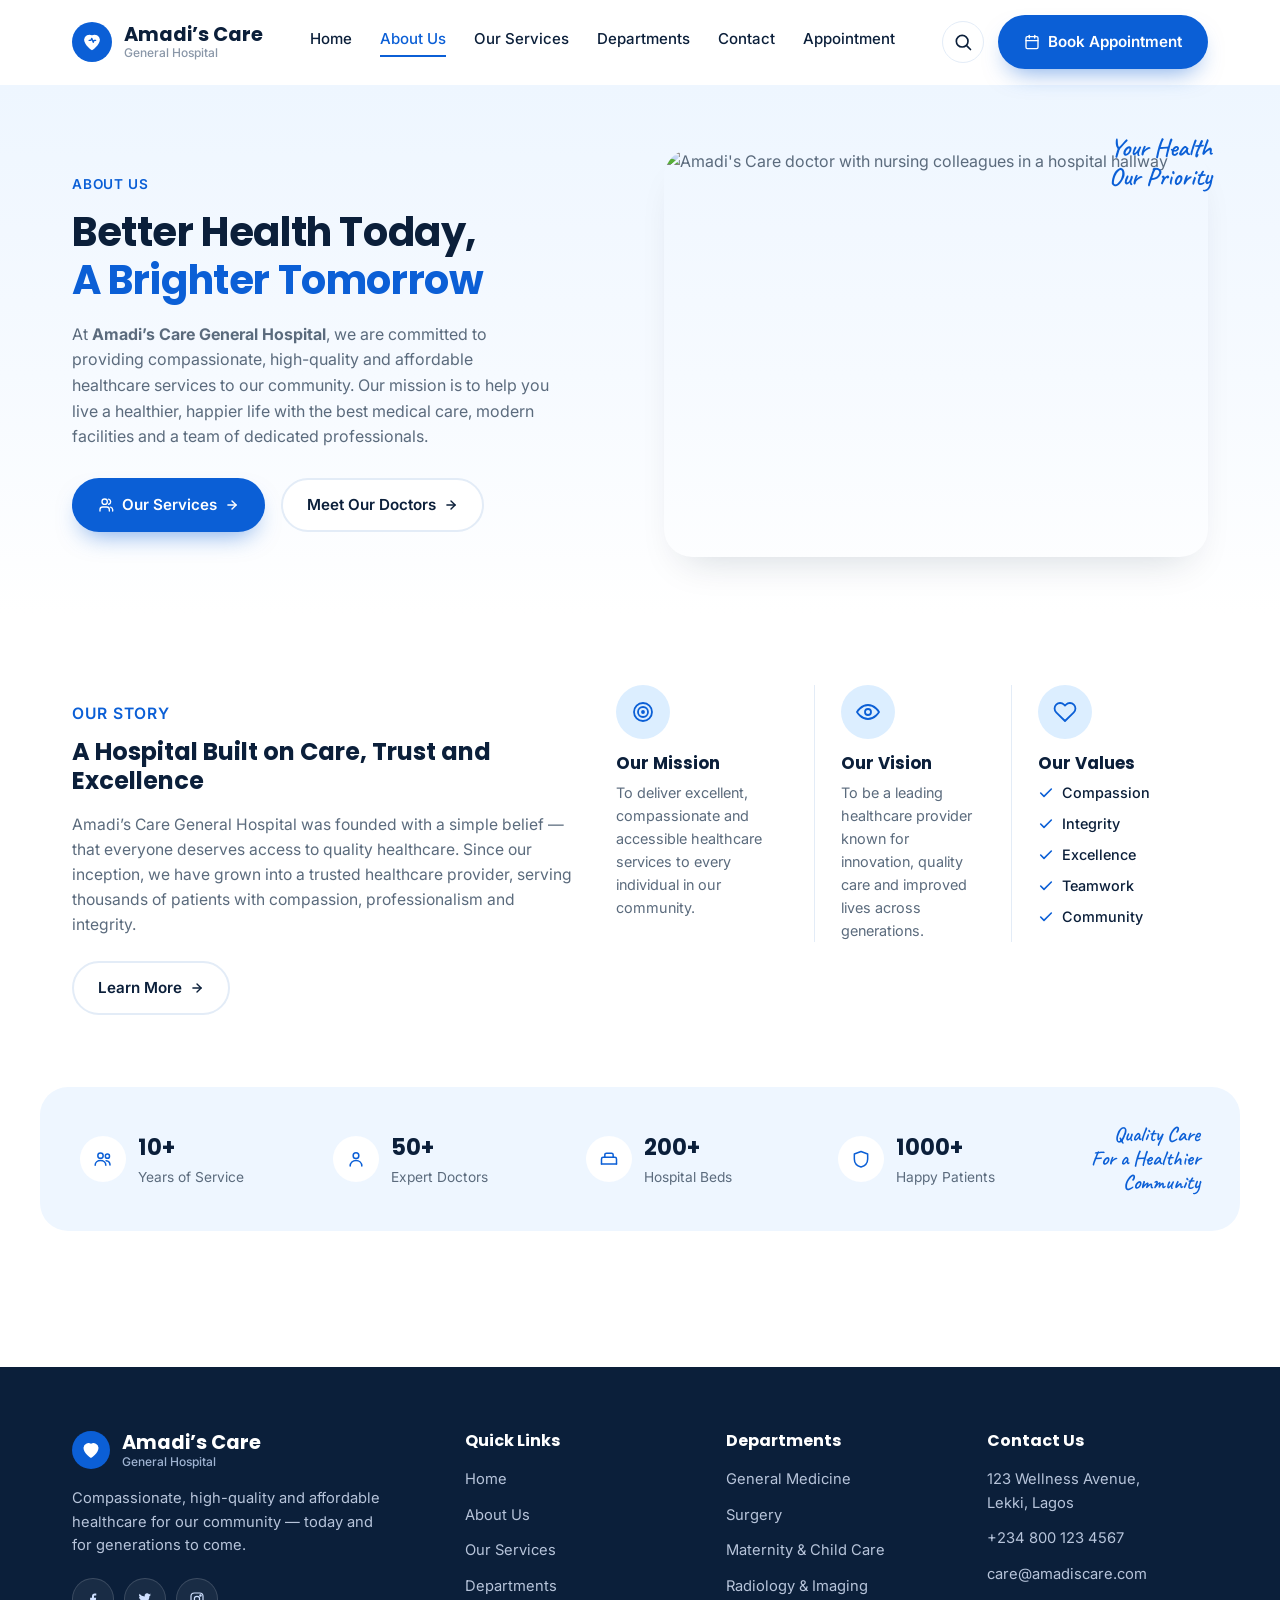
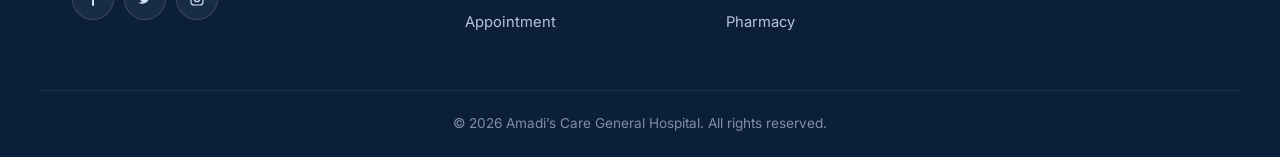
==== Assets/about.html @ eb39575b "Add Amadi's Care hospital website" ====
<!DOCTYPE html>
<html lang="en">
<head>
<meta charset="UTF-8" />
<meta name="viewport" content="width=device-width, initial-scale=1.0" />
<title>About Us | Amadi's Care General Hospital</title>
<meta name="description" content="Learn about Amadi's Care General Hospital's mission, vision and values — a hospital built on care, trust and excellence.">
<link rel="preconnect" href="https://fonts.googleapis.com">
<link rel="preconnect" href="https://fonts.gstatic.com" crossorigin>
<link href="https://fonts.googleapis.com/css2?family=Poppins:wght@500;600;700;800&family=Inter:wght@400;500;600&family=Caveat:wght@600&display=swap" rel="stylesheet">
<link rel="stylesheet" href="/css/styles.css">
</head>
<body>

<!-- ===== HEADER ===== -->
<header class="site-header">
  <div class="container header-inner">
    <a href="index.html" class="logo">
      <span class="logo-mark" aria-hidden="true">
        <svg viewBox="0 0 48 48" width="40" height="40">
          <circle cx="24" cy="24" r="24" fill="var(--blue)"/>
          <path d="M24 34s-9.5-6.1-9.5-13A6.5 6.5 0 0 1 24 16a6.5 6.5 0 0 1 9.5 5c0 6.9-9.5 13-9.5 13z" fill="#fff"/>
          <path d="M20.5 22h2.2l1-2.4 1.8 4.8 1-2.4h1.9" stroke="var(--blue)" stroke-width="1.6" fill="none" stroke-linecap="round" stroke-linejoin="round"/>
        </svg>
      </span>
      <span class="logo-text">
        <span class="logo-title">Amadi&rsquo;s Care</span>
        <span class="logo-subtitle">General Hospital</span>
      </span>
    </a>

    <nav class="main-nav" id="main-nav">
      <a href="index.html">Home</a>
      <a href="about.html" class="active">About Us</a>
      <a href="services.html">Our Services</a>
      <a href="departments.html">Departments</a>
      <a href="#contact">Contact</a>
      <a href="appointment.html">Appointment</a>
    </nav>

    <div class="header-actions">
      <button class="icon-btn" aria-label="Search">
        <svg width="20" height="20" viewBox="0 0 24 24" fill="none" stroke="currentColor" stroke-width="2" stroke-linecap="round"><circle cx="11" cy="11" r="7"/><line x1="21" y1="21" x2="16.65" y2="16.65"/></svg>
      </button>
      <a href="appointment.html" class="btn btn-primary btn-pill">
        <svg width="16" height="16" viewBox="0 0 24 24" fill="none" stroke="currentColor" stroke-width="2" stroke-linecap="round" stroke-linejoin="round"><rect x="3" y="4" width="18" height="18" rx="2"/><line x1="16" y1="2" x2="16" y2="6"/><line x1="8" y1="2" x2="8" y2="6"/><line x1="3" y1="10" x2="21" y2="10"/></svg>
        Book Appointment
      </a>
      <button class="hamburger" id="hamburger" aria-label="Open menu" aria-expanded="false">
        <span></span><span></span><span></span>
      </button>
    </div>
  </div>
</header>

<!-- ===== HERO ===== -->
<section class="page-hero">
  <div class="container page-hero-inner">
    <div>
      <p class="eyebrow">ABOUT US</p>
      <h1>Better Health Today,<br><span class="accent">A Brighter Tomorrow</span></h1>
      <p class="page-hero-text">At <strong>Amadi&rsquo;s Care General Hospital</strong>, we are committed to providing compassionate, high-quality and affordable healthcare services to our community. Our mission is to help you live a healthier, happier life with the best medical care, modern facilities and a team of dedicated professionals.</p>
      <div class="page-hero-buttons">
        <a href="services.html" class="btn btn-primary btn-pill">
          <svg width="16" height="16" viewBox="0 0 24 24" fill="none" stroke="currentColor" stroke-width="2" stroke-linecap="round" stroke-linejoin="round"><path d="M17 21v-2a4 4 0 0 0-4-4H7a4 4 0 0 0-4 4v2"/><circle cx="10" cy="7" r="4"/><path d="M22 21v-2a4 4 0 0 0-3-3.87"/><path d="M16 3.13a4 4 0 0 1 0 7.75"/></svg>
          Our Services
          <svg class="arrow" width="14" height="14" viewBox="0 0 24 24" fill="none" stroke="currentColor" stroke-width="2.4" stroke-linecap="round" stroke-linejoin="round"><line x1="5" y1="12" x2="19" y2="12"/><polyline points="12 5 19 12 12 19"/></svg>
        </a>
        <a href="departments.html" class="btn btn-outline btn-pill">
          Meet Our Doctors
          <svg class="arrow" width="14" height="14" viewBox="0 0 24 24" fill="none" stroke="currentColor" stroke-width="2.4" stroke-linecap="round" stroke-linejoin="round"><line x1="5" y1="12" x2="19" y2="12"/><polyline points="12 5 19 12 12 19"/></svg>
        </a>
      </div>
    </div>
    <div class="page-hero-media">
      <div class="page-hero-frame">
        <img src="assets/images/about-hero.jpg" alt="Amadi's Care doctor with nursing colleagues in a hospital hallway">
      </div>
      <p class="script-tag script-tag--floating">Your Health<br>Our Priority</p>
    </div>
  </div>
</section>

<!-- ===== OUR STORY ===== -->
<section class="section">
  <div class="container story-grid">
    <div class="story-copy">
      <p class="eyebrow">OUR STORY</p>
      <h2>A Hospital Built on Care, Trust and Excellence</h2>
      <p>Amadi&rsquo;s Care General Hospital was founded with a simple belief &mdash; that everyone deserves access to quality healthcare. Since our inception, we have grown into a trusted healthcare provider, serving thousands of patients with compassion, professionalism and integrity.</p>
      <a href="services.html" class="btn btn-outline btn-pill" style="margin-top:24px;">
        Learn More
        <svg class="arrow" width="14" height="14" viewBox="0 0 24 24" fill="none" stroke="currentColor" stroke-width="2.4" stroke-linecap="round" stroke-linejoin="round"><line x1="5" y1="12" x2="19" y2="12"/><polyline points="12 5 19 12 12 19"/></svg>
      </a>
    </div>

    <div class="value-cols">
      <div class="value-col">
        <div class="icon-circle">
          <svg width="24" height="24" viewBox="0 0 24 24" fill="none" stroke="currentColor" stroke-width="1.8" stroke-linecap="round" stroke-linejoin="round"><circle cx="12" cy="12" r="9"/><circle cx="12" cy="12" r="5"/><circle cx="12" cy="12" r="1"/></svg>
        </div>
        <h3>Our Mission</h3>
        <p>To deliver excellent, compassionate and accessible healthcare services to every individual in our community.</p>
      </div>
      <div class="value-col">
        <div class="icon-circle">
          <svg width="24" height="24" viewBox="0 0 24 24" fill="none" stroke="currentColor" stroke-width="1.8" stroke-linecap="round" stroke-linejoin="round"><path d="M1 12s4-7 11-7 11 7 11 7-4 7-11 7-11-7-11-7Z"/><circle cx="12" cy="12" r="3"/></svg>
        </div>
        <h3>Our Vision</h3>
        <p>To be a leading healthcare provider known for innovation, quality care and improved lives across generations.</p>
      </div>
      <div class="value-col">
        <div class="icon-circle">
          <svg width="24" height="24" viewBox="0 0 24 24" fill="none" stroke="currentColor" stroke-width="1.8" stroke-linecap="round" stroke-linejoin="round"><path d="M20.8 4.6a5.5 5.5 0 0 0-7.8 0L12 5.6l-1-1a5.5 5.5 0 1 0-7.8 7.8l1 1L12 21l7.8-7.6 1-1a5.5 5.5 0 0 0 0-7.8Z"/></svg>
        </div>
        <h3>Our Values</h3>
        <ul>
          <li><svg width="16" height="16" viewBox="0 0 24 24" fill="none" stroke="currentColor" stroke-width="2.4" stroke-linecap="round" stroke-linejoin="round"><polyline points="20 6 9 17 4 12"/></svg> Compassion</li>
          <li><svg width="16" height="16" viewBox="0 0 24 24" fill="none" stroke="currentColor" stroke-width="2.4" stroke-linecap="round" stroke-linejoin="round"><polyline points="20 6 9 17 4 12"/></svg> Integrity</li>
          <li><svg width="16" height="16" viewBox="0 0 24 24" fill="none" stroke="currentColor" stroke-width="2.4" stroke-linecap="round" stroke-linejoin="round"><polyline points="20 6 9 17 4 12"/></svg> Excellence</li>
          <li><svg width="16" height="16" viewBox="0 0 24 24" fill="none" stroke="currentColor" stroke-width="2.4" stroke-linecap="round" stroke-linejoin="round"><polyline points="20 6 9 17 4 12"/></svg> Teamwork</li>
          <li><svg width="16" height="16" viewBox="0 0 24 24" fill="none" stroke="currentColor" stroke-width="2.4" stroke-linecap="round" stroke-linejoin="round"><polyline points="20 6 9 17 4 12"/></svg> Community</li>
        </ul>
      </div>
    </div>
  </div>
</section>

<!-- ===== STATS BAND ===== -->
<section class="stats-band">
  <div class="container stats-inner">
    <div class="stat">
      <span class="stat-icon"><svg width="20" height="20" viewBox="0 0 24 24" fill="none" stroke="currentColor" stroke-width="1.8" stroke-linecap="round" stroke-linejoin="round"><circle cx="9" cy="8" r="3.2"/><path d="M2.6 19.5c0-3.4 2.9-5.7 6.4-5.7s6.4 2.3 6.4 5.7"/><circle cx="17.3" cy="8.6" r="2.5"/><path d="M15.7 14c2.6.3 4.7 2.3 4.7 5.2"/></svg></span>
      <span><span class="stat-number">10+</span><span class="stat-label">Years of Service</span></span>
    </div>
    <div class="stat">
      <span class="stat-icon"><svg width="20" height="20" viewBox="0 0 24 24" fill="none" stroke="currentColor" stroke-width="1.8" stroke-linecap="round" stroke-linejoin="round"><circle cx="12" cy="8" r="3.4"/><path d="M5 20.5c0-4 3.1-6.8 7-6.8s7 2.8 7 6.8"/></svg></span>
      <span><span class="stat-number">50+</span><span class="stat-label">Expert Doctors</span></span>
    </div>
    <div class="stat">
      <span class="stat-icon"><svg width="20" height="20" viewBox="0 0 24 24" fill="none" stroke="currentColor" stroke-width="1.8" stroke-linecap="round" stroke-linejoin="round"><path d="M3 18v-6a2 2 0 0 1 2-2h14a2 2 0 0 1 2 2v6"/><path d="M3 18h18"/><path d="M7 10V7a2 2 0 0 1 2-2h6a2 2 0 0 1 2 2v3"/></svg></span>
      <span><span class="stat-number">200+</span><span class="stat-label">Hospital Beds</span></span>
    </div>
    <div class="stat">
      <span class="stat-icon"><svg width="20" height="20" viewBox="0 0 24 24" fill="none" stroke="currentColor" stroke-width="1.8" stroke-linecap="round" stroke-linejoin="round"><path d="M12 3 4 6v6c0 5 3.8 8.4 8 9.5 4.2-1.1 8-4.5 8-9.5V6l-8-3Z"/></svg></span>
      <span><span class="stat-number">1000+</span><span class="stat-label">Happy Patients</span></span>
    </div>
    <p class="script-tag script-tag--stats">Quality Care<br>For a Healthier<br>Community</p>
  </div>
</section>

<!-- ===== FOOTER ===== -->
<footer class="site-footer" id="contact">
  <div class="container footer-grid">
    <div class="footer-brand">
      <a href="index.html" class="logo">
        <span class="logo-mark" aria-hidden="true">
          <svg viewBox="0 0 48 48" width="38" height="38">
            <circle cx="24" cy="24" r="24" fill="var(--blue)"/>
            <path d="M24 34s-9.5-6.1-9.5-13A6.5 6.5 0 0 1 24 16a6.5 6.5 0 0 1 9.5 5c0 6.9-9.5 13-9.5 13z" fill="#fff"/>
          </svg>
        </span>
        <span class="logo-text">
          <span class="logo-title logo-title--light">Amadi&rsquo;s Care</span>
          <span class="logo-subtitle logo-subtitle--light">General Hospital</span>
        </span>
      </a>
      <p>Compassionate, high-quality and affordable healthcare for our community &mdash; today and for generations to come.</p>
      <div class="social-row">
        <a href="#" aria-label="Facebook" class="icon-btn icon-btn--dark"><svg width="16" height="16" viewBox="0 0 24 24" fill="currentColor"><path d="M13.5 22v-8.4h2.8l.4-3.3h-3.2V8.2c0-1 .3-1.6 1.7-1.6h1.7V3.7c-.3 0-1.3-.1-2.4-.1-2.4 0-4 1.5-4 4.2v2.4H7.7v3.3h2.8V22h3z"/></svg></a>
        <a href="#" aria-label="Twitter / X" class="icon-btn icon-btn--dark"><svg width="16" height="16" viewBox="0 0 24 24" fill="currentColor"><path d="M21 5.1c-.7.3-1.4.5-2.2.7.8-.5 1.4-1.2 1.6-2.1-.7.4-1.6.8-2.4 1a3.8 3.8 0 0 0-6.5 3.5A10.9 10.9 0 0 1 3.6 4.2a3.8 3.8 0 0 0 1.2 5.1c-.6 0-1.2-.2-1.7-.5v.1c0 1.9 1.3 3.4 3.1 3.8-.5.1-1.1.2-1.6.1.5 1.5 1.9 2.6 3.5 2.7A7.6 7.6 0 0 1 2 17.5a10.8 10.8 0 0 0 5.8 1.7c7 0 10.8-5.8 10.8-10.8v-.5c.8-.5 1.4-1.2 1.9-1.9Z"/></svg></a>
        <a href="#" aria-label="Instagram" class="icon-btn icon-btn--dark"><svg width="16" height="16" viewBox="0 0 24 24" fill="none" stroke="currentColor" stroke-width="1.8"><rect x="3" y="3" width="18" height="18" rx="5"/><circle cx="12" cy="12" r="4"/><circle cx="17.2" cy="6.8" r="1"/></svg></a>
      </div>
    </div>
    <div class="footer-col">
      <h4>Quick Links</h4>
      <a href="index.html">Home</a>
      <a href="about.html">About Us</a>
      <a href="services.html">Our Services</a>
      <a href="departments.html">Departments</a>
      <a href="appointment.html">Appointment</a>
    </div>
    <div class="footer-col">
      <h4>Departments</h4>
      <a href="departments.html">General Medicine</a>
      <a href="departments.html">Surgery</a>
      <a href="departments.html">Maternity &amp; Child Care</a>
      <a href="departments.html">Radiology &amp; Imaging</a>
      <a href="departments.html">Pharmacy</a>
    </div>
    <div class="footer-col">
      <h4>Contact Us</h4>
      <p class="footer-contact">123 Wellness Avenue,<br>Lekki, Lagos</p>
      <p class="footer-contact">+234 800 123 4567</p>
      <p class="footer-contact">care@amadiscare.com</p>
    </div>
  </div>
  <div class="footer-bottom"><p>&copy; 2026 Amadi&rsquo;s Care General Hospital. All rights reserved.</p></div>
</footer>

<script src="js/script.js"></script>
</body>
</html>
---- css/styles.css ----
/* =========================================================
   Amadi's Care General Hospital — shared styles
   ========================================================= */

:root {
  --navy: #0b1f3a;
  --blue: #0b5fd6;
  --blue-dark: #0847a8;
  --blue-light: #eef6ff;
  --blue-pale: #dceeff;
  --gray: #5b6b7d;
  --gray-light: #8a97a8;
  --white: #ffffff;
  --red: #e02424;
  --border: #e3ecf7;
  --radius-lg: 28px;
  --radius-md: 18px;
  --radius-sm: 12px;
  --shadow: 0 20px 40px -20px rgba(11, 31, 58, 0.18);
  --shadow-sm: 0 8px 20px -12px rgba(11, 31, 58, 0.25);
  --container: 1200px;
  --font-head: "Poppins", sans-serif;
  --font-body: "Inter", sans-serif;
  --font-script: "Caveat", cursive;
}

* { box-sizing: border-box; }
html { scroll-behavior: smooth; }

body {
  margin: 0;
  font-family: var(--font-body);
  color: var(--gray);
  background: var(--white);
  line-height: 1.6;
  -webkit-font-smoothing: antialiased;
  overflow-x: hidden;
}

h1, h2, h3, h4 { font-family: var(--font-head); color: var(--navy); margin: 0; line-height: 1.2; }
p { margin: 0; }
a { text-decoration: none; color: inherit; }
img { max-width: 100%; display: block; }
ul { margin: 0; padding: 0; list-style: none; }

.container { max-width: var(--container); margin: 0 auto; padding: 0 32px; }

.eyebrow {
  color: var(--blue);
  font-weight: 600;
  font-size: 0.85rem;
  letter-spacing: 0.06em;
  margin: 0 0 12px;
}
.accent { color: var(--blue); }

/* ---------- Buttons ---------- */
.btn {
  display: inline-flex;
  align-items: center;
  gap: 8px;
  font-family: var(--font-body);
  font-weight: 600;
  font-size: 0.95rem;
  padding: 13px 24px;
  border-radius: 999px;
  border: 2px solid transparent;
  cursor: pointer;
  white-space: nowrap;
  transition: transform 0.15s ease, box-shadow 0.15s ease, background 0.15s ease, color .15s ease;
}
.btn .arrow { transition: transform 0.15s ease; }
.btn:hover .arrow { transform: translateX(3px); }
.btn:hover { transform: translateY(-1px); }

.btn-primary { background: var(--blue); color: var(--white); box-shadow: 0 12px 24px -10px rgba(11,95,214,.55); }
.btn-primary:hover { background: var(--blue-dark); }

.btn-outline { background: var(--white); color: var(--navy); border-color: var(--border); }
.btn-outline:hover { border-color: var(--blue); color: var(--blue); }

.btn-white { background: var(--white); color: var(--blue); }
.btn-white:hover { background: var(--blue-light); }

.btn-sm { padding: 9px 18px; font-size: 0.85rem; }
.btn-block { width: 100%; justify-content: center; }

/* ---------- Header ---------- */
.site-header {
  position: sticky;
  top: 0;
  z-index: 100;
  background: rgba(255, 255, 255, 0.96);
  backdrop-filter: blur(8px);
  border-bottom: 1px solid transparent;
  transition: box-shadow .2s ease, border-color .2s ease;
}
.site-header.is-scrolled { box-shadow: 0 6px 24px -12px rgba(11,31,58,.25); border-bottom-color: var(--border); }

.header-inner { display: flex; align-items: center; justify-content: space-between; gap: 24px; height: 84px; }

.logo { display: flex; align-items: center; gap: 12px; flex-shrink: 0; }
.logo-mark { display: flex; flex-shrink: 0; }
.logo-text { display: flex; flex-direction: column; line-height: 1.15; }
.logo-title { font-family: var(--font-head); font-weight: 700; font-size: 1.22rem; color: var(--navy); }
.logo-subtitle { font-size: 0.75rem; color: var(--gray-light); font-weight: 500; }
.logo-title--light { color: var(--white); }
.logo-subtitle--light { color: #9fb3d1; }

.main-nav { display: flex; align-items: center; gap: 28px; font-weight: 500; font-size: 0.94rem; color: var(--navy); }
.main-nav a { padding-bottom: 4px; border-bottom: 2px solid transparent; }
.main-nav a:hover, .main-nav a.active { color: var(--blue); border-bottom-color: var(--blue); }

.header-actions { display: flex; align-items: center; gap: 14px; }

.icon-btn {
  width: 42px; height: 42px;
  display: inline-flex; align-items: center; justify-content: center;
  border-radius: 50%; border: 1px solid var(--border);
  background: var(--white); color: var(--navy); cursor: pointer;
  transition: background 0.15s ease, color 0.15s ease;
}
.icon-btn:hover { background: var(--blue-light); color: var(--blue); }
.icon-btn--dark { border-color: rgba(255,255,255,0.15); background: rgba(255,255,255,0.06); color: #cfe0ff; }
.icon-btn--dark:hover { background: var(--blue); color: var(--white); }

.hamburger {
  display: none; flex-direction: column; gap: 5px;
  width: 40px; height: 40px; border: 1px solid var(--border); border-radius: 10px;
  background: var(--white); align-items: center; justify-content: center; cursor: pointer;
}
.hamburger span { width: 20px; height: 2px; background: var(--navy); border-radius: 2px; transition: transform 0.2s ease, opacity 0.2s ease; }
.hamburger.open span:nth-child(1) { transform: translateY(7px) rotate(45deg); }
.hamburger.open span:nth-child(2) { opacity: 0; }
.hamburger.open span:nth-child(3) { transform: translateY(-7px) rotate(-45deg); }

/* ---------- Generic inner-page hero (About / Services / Departments / Appointment) ---------- */
.page-hero { background: linear-gradient(180deg, var(--blue-light) 0%, #f6faff 55%, #ffffff 100%); padding: 64px 0 56px; overflow: hidden; }
.page-hero-inner { display: grid; grid-template-columns: 1fr 1fr; gap: 48px; align-items: center; }
.page-hero h1 { font-size: 2.5rem; font-weight: 700; letter-spacing: -0.01em; }
.page-hero-text { margin-top: 18px; max-width: 480px; font-size: 1rem; color: var(--gray); }
.page-hero-buttons { display: flex; gap: 16px; margin-top: 28px; flex-wrap: wrap; }

.page-hero-media { position: relative; }
.page-hero-frame { border-radius: var(--radius-lg); overflow: hidden; box-shadow: var(--shadow); aspect-ratio: 4/3; }
.page-hero-frame img { width: 100%; height: 100%; object-fit: cover; }

.script-tag { font-family: var(--font-script); color: var(--blue); font-size: 1.6rem; line-height: 1.15; font-weight: 600; }
.script-tag--floating { position: absolute; top: -16px; right: -4px; text-align: right; }

/* quick-facts row (appointment hero) */
.quick-facts { display: flex; gap: 26px; flex-wrap: wrap; margin-top: 26px; }
.quick-fact { display: flex; align-items: center; gap: 10px; font-size: 0.88rem; color: var(--navy); font-weight: 600; }
.quick-fact .icon-circle { width: 36px; height: 36px; }
.quick-fact span.sub { display:block; font-weight: 500; color: var(--gray); font-size: .8rem; }

/* ---------- Home hero (full-bleed photo) ---------- */
.hero-home { background: linear-gradient(180deg, var(--blue-light) 0%, #f6faff 60%, #ffffff 100%); }
.hero-home-flex { display: flex; align-items: stretch; min-height: 560px; }
.hero-home-copy { flex: 0 0 auto; width: min(540px, 92vw); padding: 64px 32px 64px max(32px, calc((100vw - var(--container)) / 2 + 32px)); display: flex; flex-direction: column; justify-content: center; }
.hero-home-copy h1 { font-size: 2.7rem; font-weight: 700; letter-spacing: -0.01em; }
.hero-home-text { margin-top: 18px; font-size: 1rem; color: var(--gray); max-width: 460px; }
.hero-home-buttons { display: flex; gap: 16px; margin-top: 28px; flex-wrap: wrap; }
.hero-home-media { flex: 1 1 auto; position: relative; overflow: hidden; border-radius: 0 0 0 90px; min-height: 320px; }
.hero-home-media img { width: 100%; height: 100%; object-fit: cover; display: block; position: absolute; inset: 0; }

/* ---------- Feature / icon cards ---------- */
.icon-circle { width: 54px; height: 54px; border-radius: 50%; background: var(--blue-pale); color: var(--blue); display: flex; align-items: center; justify-content: center; flex-shrink: 0; }

.features { padding: 56px 0 0; }
.feature-grid { display: grid; grid-template-columns: repeat(5, 1fr); gap: 0; border-top: 1px solid var(--border); border-bottom: 1px solid var(--border); background: var(--blue-light); border-radius: var(--radius-md); overflow: hidden; }
.feature-card { padding: 30px 22px; text-align: center; border-right: 1px solid var(--border); }
.feature-card:last-child { border-right: none; }
.feature-card .icon-circle { margin: 0 auto 16px; background: var(--white); }
.feature-card h3 { font-size: 1rem; margin-bottom: 6px; }
.feature-card p { font-size: 0.85rem; color: var(--gray); }

/* ---------- Section heading ---------- */
.section-heading { max-width: 640px; margin: 0 auto 44px; text-align: center; }
.section-heading.align-left { margin: 0 44px 0 0; text-align: left; max-width: 620px; }
.section-heading h2 { font-size: 2.1rem; margin-bottom: 12px; }
.section-sub { color: var(--gray); font-size: 1rem; }

.section-heading-row { display: flex; align-items: flex-end; justify-content: space-between; gap: 24px; flex-wrap: wrap; margin-bottom: 40px; }

/* ---------- Home: services preview (photo cards) ---------- */
.services-preview { padding: 72px 0; }
.preview-grid { display: grid; grid-template-columns: repeat(5, 1fr); gap: 20px; }
.preview-card { border: 1px solid var(--border); border-radius: var(--radius-md); overflow: hidden; background: var(--white); transition: box-shadow .2s ease, transform .2s ease; }
.preview-card:hover { box-shadow: var(--shadow); transform: translateY(-4px); }
.preview-photo { aspect-ratio: 4/3; overflow: hidden; }
.preview-photo img { width: 100%; height: 100%; object-fit: cover; transition: transform .35s ease; }
.preview-card:hover .preview-photo img { transform: scale(1.06); }
.preview-label { display: flex; align-items: center; justify-content: space-between; gap: 8px; padding: 14px 16px; font-weight: 600; color: var(--navy); font-size: 0.92rem; }
.preview-label .icon-circle { width: 30px; height: 30px; }
.preview-label svg.arrow-sm { color: var(--blue); flex-shrink: 0; }

/* ---------- Services page: icon service cards ---------- */
.service-grid-4 { display: grid; grid-template-columns: repeat(4, 1fr); gap: 22px; }
.icon-service-card { background: var(--white); border: 1px solid var(--border); border-radius: var(--radius-md); padding: 26px 22px; transition: box-shadow .2s ease, transform .2s ease; }
.icon-service-card:hover { box-shadow: var(--shadow); transform: translateY(-4px); }
.icon-service-card .icon-circle { margin-bottom: 16px; }
.icon-service-card h3 { font-size: 1.02rem; margin-bottom: 8px; }
.icon-service-card p { font-size: 0.88rem; color: var(--gray); min-height: 58px; }

.link-arrow { display: inline-flex; align-items: center; gap: 6px; color: var(--blue); font-weight: 600; font-size: 0.88rem; margin-top: 14px; }
.link-arrow svg { transition: transform .15s ease; }
.link-arrow:hover svg { transform: translateX(3px); }

/* ---------- Departments page: photo + text cards ---------- */
.dept-grid { display: grid; grid-template-columns: repeat(4, 1fr); gap: 22px; }
.dept-card { display: flex; gap: 16px; align-items: flex-start; background: var(--white); border: 1px solid var(--border); border-radius: var(--radius-md); padding: 20px; transition: box-shadow .2s ease, transform .2s ease; }
.dept-card:hover { box-shadow: var(--shadow); transform: translateY(-4px); }
.dept-card-body { flex: 1 1 auto; min-width: 0; }
.dept-card-body h3 { font-size: 1rem; margin-bottom: 6px; }
.dept-card-body p { font-size: 0.85rem; color: var(--gray); }
.dept-card .icon-circle { width: 44px; height: 44px; margin-bottom: 12px; }
.dept-photo { flex: 0 0 96px; width: 96px; height: 96px; border-radius: var(--radius-sm); overflow: hidden; }
.dept-photo img { width: 100%; height: 100%; object-fit: cover; }

/* ---------- Help / CTA band (light blue rounded strip) ---------- */
.help-band { margin: 56px 0 0; }
.help-band-inner {
  background: var(--blue-light);
  border-radius: var(--radius-lg);
  padding: 34px 40px;
  display: flex;
  align-items: center;
  gap: 24px;
  flex-wrap: wrap;
  position: relative;
  overflow: hidden;
}
.help-band-icon { width: 52px; height: 52px; border-radius: 50%; background: var(--white); color: var(--blue); display: flex; align-items: center; justify-content: center; flex-shrink: 0; }
.help-band-copy { flex: 1 1 320px; }
.help-band-copy h3 { font-size: 1.15rem; margin-bottom: 4px; }
.help-band-copy p { font-size: 0.9rem; color: var(--gray); }
.help-band-deco { position: absolute; right: 24px; bottom: -6px; color: rgba(11,95,214,0.18); pointer-events: none; }

/* ---------- Stats strip (about page) ---------- */
.stats-band { padding: 0 0 64px; }
.stats-inner { background: var(--blue-light); border-radius: var(--radius-lg); padding: 36px 40px; display: flex; flex-wrap: wrap; align-items: center; gap: 30px; }
.stat { display: flex; align-items: center; gap: 12px; flex: 1 1 160px; }
.stat-icon { width: 46px; height: 46px; border-radius: 50%; background: var(--white); color: var(--blue); display: flex; align-items: center; justify-content: center; flex-shrink: 0; }
.stat-number { font-family: var(--font-head); font-weight: 700; font-size: 1.4rem; color: var(--navy); margin-right: 6px; }
.stat-label { font-size: 0.86rem; color: var(--gray); display: block; }
.script-tag--stats { margin-left: auto; text-align: right; font-size: 1.3rem; }

/* ---------- CTA banner ---------- */
.cta-banner { background: linear-gradient(120deg, var(--blue) 0%, var(--blue-dark) 100%); padding: 52px 0; }
.cta-inner { display: flex; align-items: center; justify-content: space-between; gap: 24px; flex-wrap: wrap; }
.cta-inner h2 { color: var(--white); font-size: 1.6rem; margin-bottom: 8px; }
.cta-inner p { color: #dbe8ff; max-width: 460px; }

/* ---------- Generic content sections ---------- */
.section { padding: 72px 0; }
.section-tight { padding: 48px 0 72px; }

/* About: story + mission/vision/values */
.story-grid { display: grid; grid-template-columns: 1.1fr 1.3fr; gap: 44px; align-items: start; }
.story-copy p { margin-top: 16px; font-size: 0.98rem; }
.value-cols { display: grid; grid-template-columns: repeat(3, 1fr); gap: 0; }
.value-col { padding: 0 26px; border-left: 1px solid var(--border); }
.value-col:first-child { border-left: none; padding-left: 0; }
.value-col .icon-circle { background: var(--blue-pale); margin-bottom: 14px; }
.value-col h3 { font-size: 1.05rem; margin-bottom: 8px; }
.value-col p { font-size: 0.9rem; color: var(--gray); }
.value-col ul li { display: flex; align-items: center; gap: 8px; font-size: 0.9rem; color: var(--navy); margin-bottom: 8px; font-weight: 500; }
.value-col ul li svg { color: var(--blue); flex-shrink: 0; }

/* ---------- Appointment page: department picker + form ---------- */
.appointment-layout { display: grid; grid-template-columns: 1.5fr 1fr; gap: 32px; align-items: start; }
.dept-picker-grid { display: grid; grid-template-columns: repeat(2, 1fr); gap: 18px; }
.dept-pick-card { background: var(--white); border: 1px solid var(--border); border-radius: var(--radius-md); padding: 20px; cursor: pointer; transition: box-shadow .2s ease, border-color .2s ease, transform .2s ease; }
.dept-pick-card:hover, .dept-pick-card.is-selected { box-shadow: var(--shadow); border-color: var(--blue); transform: translateY(-3px); }
.dept-pick-card .icon-circle { margin-bottom: 12px; }
.dept-pick-card h3 { font-size: 0.98rem; margin-bottom: 6px; }
.dept-pick-card p { font-size: 0.85rem; color: var(--gray); }
.dept-pick-card .link-arrow { margin-top: 12px; }

.booking-card { background: var(--blue-light); border-radius: var(--radius-lg); padding: 30px; position: sticky; top: 104px; }
.booking-card-head { display: flex; align-items: flex-start; gap: 14px; margin-bottom: 22px; }
.booking-card-head .icon-circle { background: var(--white); }
.booking-card-head h3 { font-size: 1.15rem; margin-bottom: 4px; }
.booking-card-head p { font-size: 0.85rem; color: var(--gray); }

.form-field { position: relative; margin-bottom: 14px; }
.form-field .field-icon { position: absolute; left: 16px; top: 50%; transform: translateY(-50%); color: var(--gray-light); pointer-events: none; }
.form-field input, .form-field select, .form-field textarea {
  width: 100%; font-family: var(--font-body); font-size: 0.92rem; color: var(--navy);
  background: var(--white); border: 1px solid var(--border); border-radius: 12px;
  padding: 13px 16px 13px 44px; outline: none; transition: border-color .15s ease, box-shadow .15s ease;
  appearance: none;
}
.form-field textarea { padding-left: 44px; min-height: 90px; resize: vertical; }
.form-field select { padding-right: 36px; }
.form-field.has-error input, .form-field.has-error select, .form-field.has-error textarea { border-color: var(--red); }
.form-field .error-msg { display: none; color: var(--red); font-size: 0.78rem; margin-top: 5px; padding-left: 4px; }
.form-field.has-error .error-msg { display: block; }
.form-row-2 { display: grid; grid-template-columns: 1fr 1fr; gap: 14px; }
.form-field input:focus, .form-field select:focus, .form-field textarea:focus { border-color: var(--blue); box-shadow: 0 0 0 3px rgba(11,95,214,0.12); }
.select-caret { position: absolute; right: 14px; top: 50%; transform: translateY(-50%); pointer-events: none; color: var(--gray-light); }

.form-success {
  display: none; align-items: flex-start; gap: 14px; background: #e8f8ee; border: 1px solid #b9e8c8;
  color: #14532d; border-radius: 14px; padding: 16px 18px; margin-bottom: 18px; font-size: 0.9rem;
}
.form-success.show { display: flex; }
.form-success svg { flex-shrink: 0; color: #1a9d4a; margin-top: 2px; }

.why-band-inner { background: var(--blue-light); border-radius: var(--radius-lg); padding: 32px 40px; display: flex; flex-wrap: wrap; align-items: center; gap: 30px; }
.why-copy { display: flex; align-items: center; gap: 14px; flex: 1 1 320px; }
.why-copy .icon-circle { background: var(--white); width: 48px; height: 48px; flex-shrink: 0; }
.why-copy h3 { font-size: 1.05rem; margin-bottom: 4px; }
.why-copy p { font-size: 0.88rem; color: var(--gray); max-width: 380px; }
.why-points { display: flex; gap: 28px; flex-wrap: wrap; }
.why-point { display: flex; align-items: center; gap: 10px; font-size: 0.85rem; color: var(--navy); font-weight: 600; }
.why-point .icon-circle { width: 38px; height: 38px; background: var(--white); }

/* ---------- Footer ---------- */
.site-footer { background: var(--navy); color: #b7c4da; padding: 64px 0 0; margin-top: 72px; }
.footer-grid { display: grid; grid-template-columns: 1.6fr 1fr 1fr 1fr; gap: 40px; padding-bottom: 44px; border-bottom: 1px solid rgba(255,255,255,0.08); }
.footer-brand p { margin: 18px 0 20px; font-size: 0.92rem; max-width: 320px; }
.social-row { display: flex; gap: 10px; }
.footer-col h4 { color: var(--white); font-size: 1rem; margin-bottom: 18px; }
.footer-col a { display: block; font-size: 0.92rem; margin-bottom: 12px; color: #b7c4da; transition: color .15s ease; }
.footer-col a:hover { color: var(--white); }
.footer-contact { font-size: 0.92rem; margin-bottom: 12px; }
.footer-bottom { padding: 22px 0; text-align: center; font-size: 0.85rem; color: #7f8ea6; }

/* ---------- Utility ---------- */
.mt-0 { margin-top: 0 !important; }
.text-center { text-align: center; }

/* =========================================================
   Responsive
   ========================================================= */

@media (max-width: 1080px) {
  .feature-grid { grid-template-columns: repeat(3, 1fr); }
  .feature-card:nth-child(3) { border-right: none; }
  .preview-grid { grid-template-columns: repeat(3, 1fr); }
  .service-grid-4 { grid-template-columns: repeat(2, 1fr); }
  .dept-grid { grid-template-columns: repeat(2, 1fr); }
  .footer-grid { grid-template-columns: 1fr 1fr; }
  .story-grid { grid-template-columns: 1fr; }
  .value-cols { grid-template-columns: 1fr 1fr; }
  .value-col:nth-child(2) { border-left: 1px solid var(--border); }
  .value-col:nth-child(3) { border-left: none; padding-left: 0; margin-top: 24px; grid-column: 1 / -1; }
  .appointment-layout { grid-template-columns: 1fr; }
  .booking-card { position: static; }
}

@media (max-width: 860px) {
  .main-nav { display: none; }
  .hamburger { display: flex; }
  .header-actions .btn-primary { padding: 10px 14px; font-size: 0.82rem; }

  .main-nav.open {
    display: flex; flex-direction: column; position: absolute; top: 84px; left: 0; right: 0;
    background: var(--white); padding: 18px 32px 26px; border-bottom: 1px solid var(--border); gap: 16px;
    box-shadow: var(--shadow-sm);
  }

  .page-hero-inner { grid-template-columns: 1fr; }
  .page-hero-media { order: -1; }
  .page-hero h1 { font-size: 2.1rem; }
  .script-tag--floating { position: static; margin-top: 14px; text-align: left; }

  .hero-home-flex { flex-direction: column; min-height: 0; }
  .hero-home-copy { width: 100%; padding: 40px 24px; order: 2; }
  .hero-home-media { order: 1; height: 300px; border-radius: 0 0 60px 60px; }

  .feature-grid { grid-template-columns: repeat(2, 1fr); border-radius: var(--radius-sm); }
  .feature-card { border-right: 1px solid var(--border); border-bottom: 1px solid var(--border); }
  .feature-card:nth-child(2n) { border-right: none; }

  .preview-grid { grid-template-columns: repeat(2, 1fr); }
  .service-grid-4 { grid-template-columns: 1fr; }
  .dept-grid { grid-template-columns: 1fr; }
  .dept-card { flex-direction: row; }

  .story-grid { grid-template-columns: 1fr; }
  .stats-inner { justify-content: center; }
  .script-tag--stats { margin: 0 auto; text-align: center; }

  .form-row-2 { grid-template-columns: 1fr; }
  .section-heading.align-left { margin: 0 0 24px; }
  .section-heading-row { flex-direction: column; align-items: flex-start; }
}

@media (max-width: 640px) {
  .container { padding: 0 20px; }
  .header-inner { height: 72px; }
  .logo-title { font-size: 1.02rem; }
  .logo-subtitle { display: none; }

  .page-hero { padding: 40px 0 44px; }
  .page-hero h1 { font-size: 1.8rem; }
  .page-hero-buttons { flex-direction: column; align-items: stretch; }
  .page-hero-buttons .btn { justify-content: center; }

  .hero-home-copy h1 { font-size: 1.9rem; }
  .hero-home-buttons { flex-direction: column; align-items: stretch; }
  .hero-home-buttons .btn { justify-content: center; }

  .feature-grid { grid-template-columns: 1fr; }
  .feature-card { border-right: none; }
  .preview-grid { grid-template-columns: 1fr; }

  .section-heading h2 { font-size: 1.5rem; }

  .cta-inner { flex-direction: column; align-items: flex-start; }
  .cta-inner .btn { width: 100%; justify-content: center; }

  .help-band-inner { padding: 26px; }
  .help-band-deco { display: none; }

  .dept-card { flex-direction: column; }
  .dept-photo { width: 100%; flex-basis: auto; height: 160px; }

  .footer-grid { grid-template-columns: 1fr; }

  .quick-facts { gap: 16px; }
}
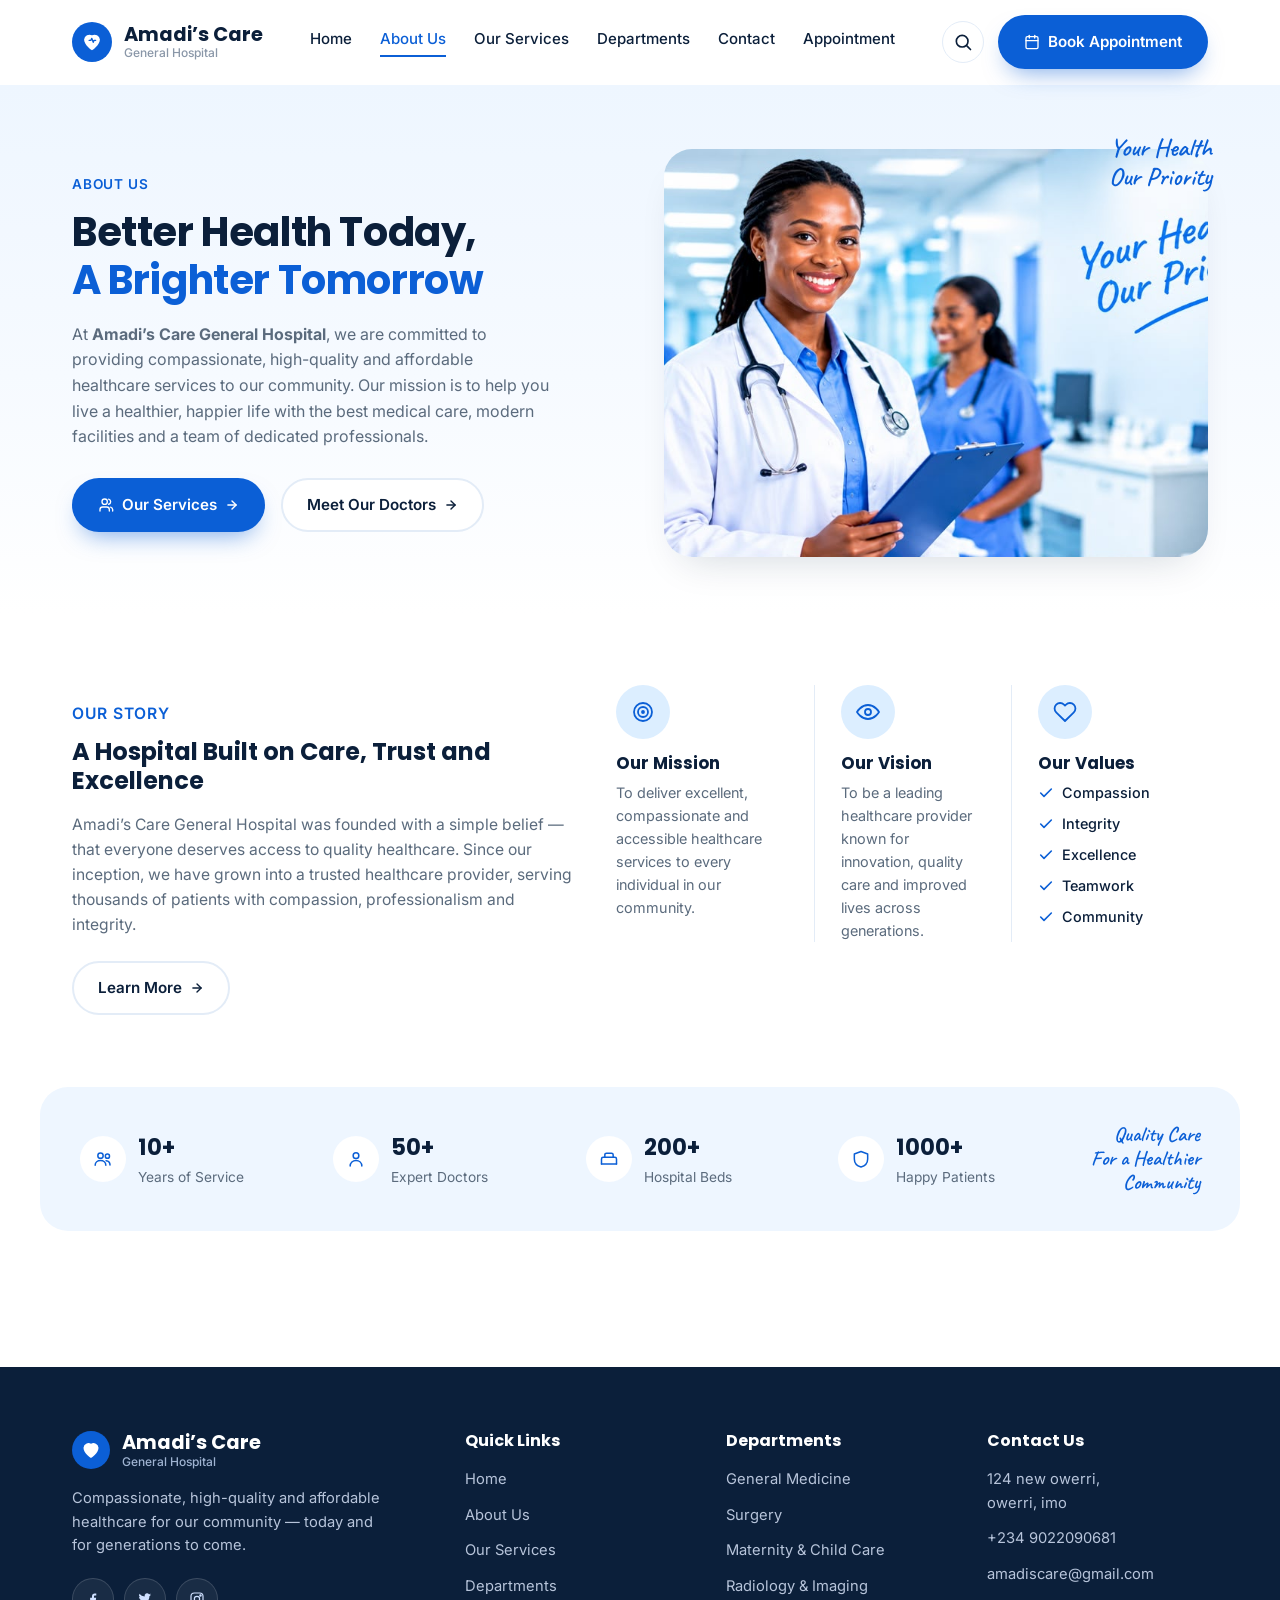
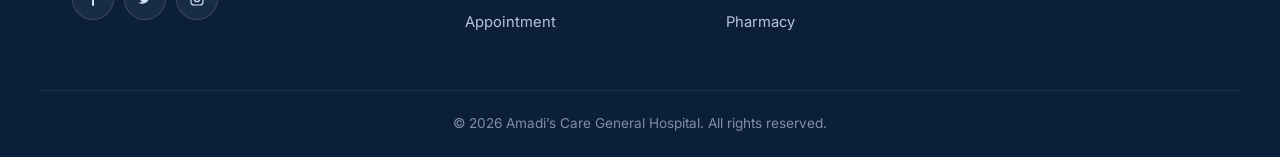
==== commit 203ca190: "Update Amadi's Care website" ====
--- a/Assets/about.html
+++ b/Assets/about.html
@@ -9,6 +9,7 @@
 <link rel="preconnect" href="https://fonts.gstatic.com" crossorigin>
 <link href="https://fonts.googleapis.com/css2?family=Poppins:wght@500;600;700;800&family=Inter:wght@400;500;600&family=Caveat:wght@600&display=swap" rel="stylesheet">
 <link rel="stylesheet" href="/css/styles.css">
+<link rel="icon" href="/Assets/img/logo.jpeg">
 </head>
 <body>
 
@@ -30,7 +31,7 @@
     </a>
 
     <nav class="main-nav" id="main-nav">
-      <a href="index.html">Home</a>
+      <a href="/index.html">Home</a>
       <a href="about.html" class="active">About Us</a>
       <a href="services.html">Our Services</a>
       <a href="departments.html">Departments</a>
@@ -74,7 +75,7 @@
     </div>
     <div class="page-hero-media">
       <div class="page-hero-frame">
-        <img src="assets/images/about-hero.jpg" alt="Amadi's Care doctor with nursing colleagues in a hospital hallway">
+        <img src="/Assets/img/WhatsApp Image 2026-09-21 at 5.10.48 AM.jpeg" alt="Amadi's Care doctor with nursing colleagues in a hospital hallway">
       </div>
       <p class="script-tag script-tag--floating">Your Health<br>Our Priority</p>
     </div>
@@ -190,9 +191,9 @@
     </div>
     <div class="footer-col">
       <h4>Contact Us</h4>
-      <p class="footer-contact">123 Wellness Avenue,<br>Lekki, Lagos</p>
-      <p class="footer-contact">+234 800 123 4567</p>
-      <p class="footer-contact">care@amadiscare.com</p>
+      <p class="footer-contact">124 new owerri,<br>owerri, imo</p>
+      <p class="footer-contact">+234 9022090681</p>
+      <p class="footer-contact">amadiscare@gmail.com</p>
     </div>
   </div>
   <div class="footer-bottom"><p>&copy; 2026 Amadi&rsquo;s Care General Hospital. All rights reserved.</p></div>
